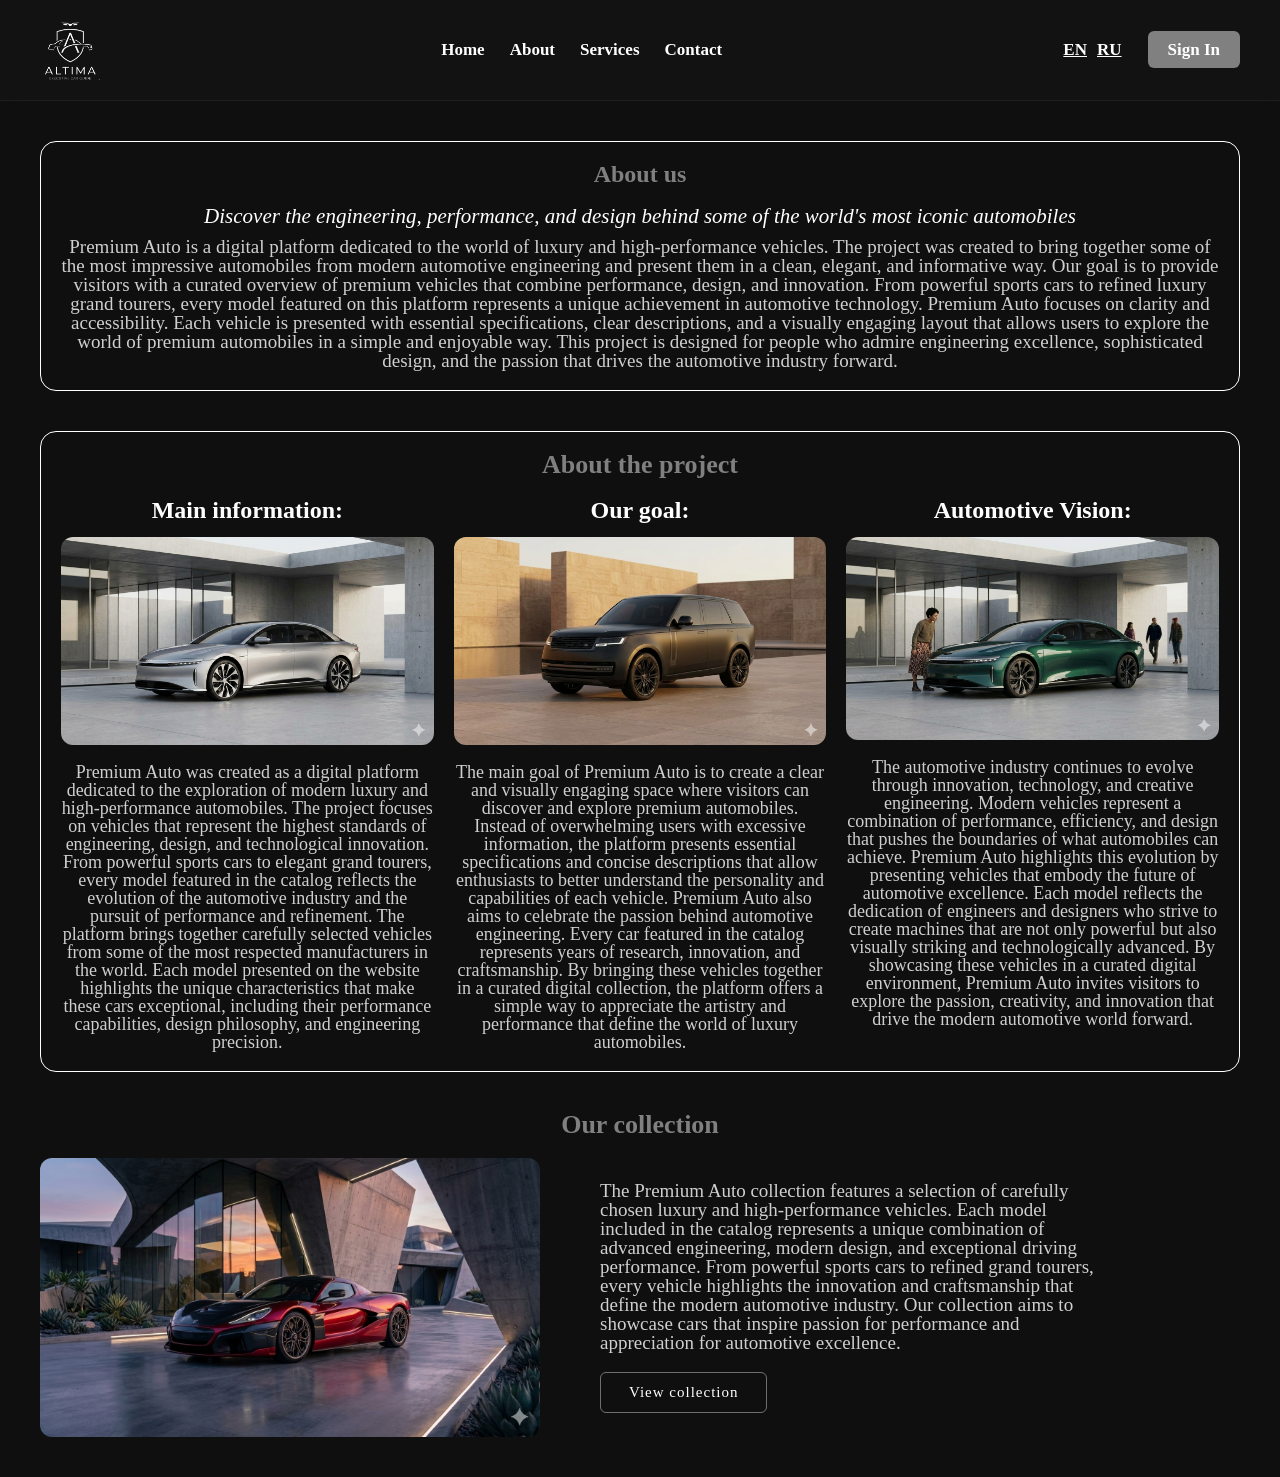
==== about.html @ 31d9f023 "add about page english version" ====
<!DOCTYPE html>
<html lang="en">

<head>
    <meta charset="UTF-8">
    <meta name="viewport" content="width=device-width, initial-scale=1.0">
    <link rel="preconnect" href="https://fonts.googleapis.com">
    <link rel="preconnect" href="https://fonts.gstatic.com" crossorigin>
    <link
        href="https://fonts.googleapis.com/css2?family=Inter:ital,opsz,wght@0,14..32,100..900;1,14..32,100..900&display=swap"
        rel="stylesheet">
    <link rel="stylesheet" href="styles/style.css">
    <link rel="stylesheet" href="styles/reset.css">
    <link rel="stylesheet" href="styles/about.css">
    <title>Premium auto | About</title>
</head>

<body>
    <header class="header">
        <div class="container">
            <div class="header-content">
                <div class="header-logo">
                    <img class="logo-image" src="assets/images/palogo.png" alt="Logo">
                </div>
                <button class="burger" id="burger">
                    <span></span>
                    <span></span>
                    <span></span>
                </button>
                <nav class="nav">
                    <ul class="nav-list">
                        <li class="nav-item">
                            <a href="index.html" class="nav-link">Home</a>
                        </li>
                        <li class="nav-item">
                            <a href="#" class="nav-link">About</a>
                        </li>
                        <li class="nav-item">
                            <a href="#" class="nav-link">Services</a>
                        </li>
                        <li class="nav-item">
                            <a href="#" class="nav-link">Contact</a>
                        </li>
                    </ul>
                </nav>
                <div class="language">
                    <a href="index.html" class="lng-select-1 language-select">EN</a>
                    <a href="ru.html" class="lng-select-2 language-select">RU</a>
                </div>
                <div class="header-button">
                    <a href="#" class="button">Sign In</a>
                </div>
            </div>
        </div>
    </header>
    <main class="main">
        <div class="container">
            <section class="about-hero">
                <div class="about-hero-content">
                    <h3 class="about-hero-title">
                        About us
                    </h3>
                    <blockquote class="subtitle">
                        <i>Discover the engineering, performance, and design behind some of the world's most iconic
                            automobiles</i>
                    </blockquote>
                    <div class="about-hero-text">
                        Premium Auto is a digital platform dedicated to the world of luxury and high-performance
                        vehicles. The project was created to bring together some of the most impressive automobiles from
                        modern automotive engineering and present them in a clean, elegant, and informative way.

                        Our goal is to provide visitors with a curated overview of premium vehicles that combine
                        performance, design, and innovation. From powerful sports cars to refined luxury grand tourers,
                        every model featured on this platform represents a unique achievement in automotive technology.

                        Premium Auto focuses on clarity and accessibility. Each vehicle is presented with essential
                        specifications, clear descriptions, and a visually engaging layout that allows users to explore
                        the world of premium automobiles in a simple and enjoyable way.

                        This project is designed for people who admire engineering excellence, sophisticated design, and
                        the passion that drives the automotive industry forward.
                    </div>
                </div>
            </section>
            <section class="about-project">
                <div class="about-project-content">
                    <h3 class="about-project-title">
                        About the project
                    </h3>
                    <div class="about-project-cards">
                        <div class="about-project-card">
                            <h3 class="about-project-card-title">
                                Main information:
                            </h3>
                            <div class="about-project-card-img">
                                <img src="assets/images/about-hero-1.png" alt="car-img">
                            </div>
                            <div class="about-project-card-text">
                                <p>
                                    Premium Auto was created as a digital platform dedicated to the exploration of
                                    modern luxury and high-performance automobiles. The project focuses on vehicles that
                                    represent the highest standards of engineering, design, and technological
                                    innovation. From powerful sports cars to elegant grand tourers, every model featured
                                    in the catalog reflects the evolution of the automotive industry and the pursuit of
                                    performance and refinement.

                                    The platform brings together carefully selected vehicles from some of the most
                                    respected manufacturers in the world. Each model presented on the website highlights
                                    the unique characteristics that make these cars exceptional, including their
                                    performance capabilities, design philosophy, and engineering precision.
                                </p>
                            </div>
                        </div>
                        <div class="about-project-card">
                            <h3 class="about-project-card-title">
                                Our goal:
                            </h3>
                            <div class="about-project-card-img">
                                <img src="assets/images/about-hero-2.png" alt="car-img">
                            </div>
                            <div class="about-project-card-text">
                                <p>
                                    The main goal of Premium Auto is to create a clear and visually engaging space where
                                    visitors can discover and explore premium automobiles. Instead of overwhelming users
                                    with excessive information, the platform presents essential specifications and
                                    concise descriptions that allow enthusiasts to better understand the personality and
                                    capabilities of each vehicle.

                                    Premium Auto also aims to celebrate the passion behind automotive engineering. Every
                                    car featured in the catalog represents years of research, innovation, and
                                    craftsmanship. By bringing these vehicles together in a curated digital collection,
                                    the platform offers a simple way to appreciate the artistry and performance that
                                    define the world of luxury automobiles.
                                </p>
                            </div>
                        </div>
                        <div class="about-project-card">
                            <h3 class="about-project-card-title">
                                Automotive Vision:
                            </h3>
                            <div class="about-project-card-img">
                                <img src="assets/images/about-hero-3.png" alt="car-img">
                            </div>
                            <div class="about-project-card-text">
                                <p>
                                    The automotive industry continues to evolve through innovation, technology, and
                                    creative engineering. Modern vehicles represent a combination of performance,
                                    efficiency, and design that pushes the boundaries of what automobiles can achieve.

                                    Premium Auto highlights this evolution by presenting vehicles that embody the future
                                    of automotive excellence. Each model reflects the dedication of engineers and
                                    designers who strive to create machines that are not only powerful but also visually
                                    striking and technologically advanced.

                                    By showcasing these vehicles in a curated digital environment, Premium Auto invites
                                    visitors to explore the passion, creativity, and innovation that drive the modern
                                    automotive world forward.
                                </p>
                            </div>
                        </div>
                    </div>
                </div>
            </section>
            <section class="our-collection">
                <h3 class="our-collection-title">
                    Our collection
                </h3>
                <div class="our-collection-content">
                    <img src="assets/images/our-collection-img.png" alt="car-image" class="our-collection-img">
                    <div class="our-collection-info">
                        <p class="our-collection-text">
                            The Premium Auto collection features a selection of carefully chosen luxury and
                            high-performance
                            vehicles. Each model included in the catalog represents a unique combination of advanced
                            engineering, modern design, and exceptional driving performance.

                            From powerful sports cars to refined grand tourers, every vehicle highlights the innovation
                            and
                            craftsmanship that define the modern automotive industry. Our collection aims to showcase
                            cars
                            that inspire passion for performance and appreciation for automotive excellence.
                        </p>
                        <a href="index.html#catalog" class="our-collection-btn">
                            View collection
                        </a>
                    </div>
                </div>
            </section>
        </div>
    </main>
</body>

</html>
---- styles/style.css ----
body {
    font-family: "Inter", sans-serif;
    background-color: #0f0f0f;
    color: white;
}

.container {
    max-width: 1200px;
    margin: 0 auto;
    padding: 0 15px;
}

.header {
    position: sticky;
    top: 0;

    background: rgba(20, 20, 20, 0.7);
    backdrop-filter: blur(10px);

    padding: 20px 0;
    margin-bottom: 40px;
    border-bottom: 1px solid rgba(255, 255, 255, 0.05);
}

.header-content {
    display: flex;
    justify-content: space-between;
    align-items: center;

    gap: 16px;
}

.logo-image {
    width: 60px;
    height: 100%;
    display: block;
}

.burger {
    display: none;
    flex-direction: column;
    gap: 5px;
    background: none;
    border: none;
    cursor: pointer;
    padding: 4px;
    z-index: 100;
}

.burger span {
    display: block;
    width: 25px;
    height: 2px;
    background: white;
    border-radius: 2px;
    transition: all 0.3s ease;
}


.nav {
    flex: 1;
    display: flex;
    justify-content: center;
}

.nav-list {
    display: flex;
    gap: 25px;
    align-items: center;
}

.nav-link {
    text-decoration: none;
    color: white;
    font-size: 17px;
    font-weight: 600;

    transition: all 0.3s ease;
}

.nav-link:hover {
    text-decoration: underline;
    font-size: 19px;
    opacity: 0.8;
}

.language {
    display: flex;
    gap: 10px;
    justify-content: space-between;
    align-items: center;

    margin-right: 10px;
}

.language-select {
    text-decoration: underline;
    color: white;
    font-size: 17px;
    font-weight: 600;

    transition: all 0.3s ease;
}

.language-select:hover {
    text-decoration: none;
    color: gray;
    font-size: 19px;
    opacity: 0.8;
}

.header-button {
    background-color: gray;
    padding: 10px 20px;
    border-radius: 6px;

    display: inline-block;

    transition: transform 0.35s cubic-bezier(0.22, 1, 0.36, 1),
                box-shadow 0.35s cubic-bezier(0.22, 1, 0.36, 1);
}

.button {
    text-decoration: none;
    color: white;
    font-size: 17px;
    font-weight: 600;

    transition: all 0.3s ease;
}

.header-button:hover {
    transform: scale(1.08);
    box-shadow: 0 10px 25px rgba(0, 0, 0, 0.35);
    opacity: 0.8;
}

.about {
    margin-bottom: 60px;
}

.about-content {
    display: flex;
    align-items: center;

    padding: 45px 20px;
    border: 2px gray solid;
    border-radius: 14px;

    gap: 80px;
}

.about-image img {
    width: 500px;
    border-radius: 12px;
    display: block;
}

.about-info {
    max-width: 500px;
    display: flex;
    flex-direction: column;
    gap: 20px;
}

.about-tittle {
    color: rgb(70, 67, 67);
    margin-bottom: 15px;
    font-size: 24px;
    font-weight: 700;
}

.about-description {
    font-size: 18px;
    margin-bottom: 15px;
    width: 100%;
    font-weight: 400;
    line-height: 1.1;
}

.about-button {
    background-color: gray;
    padding: 10px 20px;
    border-radius: 6px;
}

.main {
    margin-bottom: 40px;
}

.catalog {
    margin-bottom: 50px;
}

.catalog-title {
    font-size: 28px;
    font-weight: 600;
    text-align: center;
    margin-bottom: 20px;
}

.catalog-cards {
    display: grid;
    grid-template-columns: repeat(auto-fill, minmax(300px, 1fr));
    gap: 20px;
}

.catalog-card {
    padding: 20px;
    border: 2px gray solid;
    border-radius: 14px;

    transition: all 0.3s ease;
}

.catalog-card:hover {
    transform: scale(1.05);
}

.catalog-card-tittle {
    font-size: 18px;
    font-weight: 400;
    margin-top: 10px;
    margin-bottom: 10px;
}

.catalog-card-image {
    width: 100%;
    border-radius: 12px;
    display: block;
}

.catalog-card-txt {
    font-size: 17px;
    font-weight: 200;
    margin-bottom: 10px;
}

.catalog-card-btn {
    text-decoration: none;
    color: gray;
    font-size: 18px;
    text-transform: uppercase;

    transition: all 0.3s ease;
}

.catalog-card-btn:hover {
    text-decoration: underline;
    color: white;
    font-size: 21px;
}

.why-choose-us {
    margin-bottom: 50px;
}

.why-choose-us-title {
    font-size: 28px;
    font-weight: 600;
    text-align: center;
    margin-bottom: 20px;
}

.why-choose-us-cards {
    display: grid;
    grid-template-columns: repeat(auto-fill, minmax(300px, 1fr));
    gap: 20px;
}

.why-choose-us-card {
    padding: 20px;
    border: 2px gray solid;
    border-radius: 14px;

    transition: all 0.3s ease;
}

.why-choose-us-card:hover {
    transform: scale(1.05);
}

.why-choose-us-card-title {
    font-size: 19px;
    font-weight: 300;
    margin-top: 10px;
    margin-bottom: 10px;
    color:  #cfcfcf;
}

.why-choose-us-txt span {
    margin-left: 5.5px;
    margin-right: 5.5px;
    color: white;
}

.why-choose-us-txt {
    font-size: 17px;
    font-weight: 200;
    margin-bottom: 10px;
    color: gray;
}

.modal-overlay {
    position: fixed;
    inset: 0;
    background: rgba(0, 0, 0, 0.75);
    backdrop-filter: blur(4px);
    display: flex;
    align-items: center;
    justify-content: center;
    z-index: 9999;
}

.modal {
    background: #1a1a1a;
    border: 1px solid rgba(255,255,255,0.1);
    border-radius: 12px;
    padding: 40px;
    max-width: 480px;
    text-align: center;
    box-shadow: 0 20px 60px rgba(0,0,0,0.5);
}

.modal-text {
    color: #e0e0e0;
    font-size: 17px;
    line-height: 1.7;
    margin-bottom: 28px;
}

.modal-btn {
    background: gray;
    color: white;
    border: none;
    padding: 12px 32px;
    border-radius: 6px;
    font-size: 16px;
    font-weight: 600;
    cursor: pointer;
    transition: transform 0.3s ease, opacity 0.3s ease;
}

.modal-btn:hover {
    transform: scale(1.05);
    opacity: 0.85;
}

/* ── Tablet (max 1024px) ── */
@media (max-width: 1024px) {
    .about-content {
        gap: 40px;
    }

    .about-image img {
        width: 380px;
    }
}

/* ── Small Tablet (max 768px) ── */
@media (max-width: 768px) {

    /* Header */
    .nav {
        display: none;
    }

    .header-content {
        gap: 10px;
    }

    /* About */
    .about-content {
        flex-direction: column;
        gap: 30px;
        padding: 30px 15px;
        text-align: center;
        align-items: center;
    }

    .about-image img {
        width: 100%;
    }

    .about-info {
        max-width: 100%;
        align-items: center;
    }

    /* Catalog & Why Choose Us */
    .catalog-cards,
    .why-choose-us-cards {
        grid-template-columns: 1fr 1fr;
    }
}

@media (max-width: 768px) {
    .burger {
        display: flex;
    }

    .nav {
        display: none;
        position: absolute;
        top: 70px;
        left: 0;
        right: 0;
        background: rgba(20, 20, 20, 0.97);
        backdrop-filter: blur(10px);
        padding: 20px;
        border-bottom: 1px solid rgba(255,255,255,0.05);
    }

    .nav.open {
        display: flex;
    }

    .nav-list {
        flex-direction: column;
        gap: 18px;
        align-items: center;
    }
}

/* ── Mobile (max 480px) ── */
@media (max-width: 480px) {

    .logo-image {
        width: 45px;
    }

    .language-select {
        font-size: 14px;
    }

    .button {
        font-size: 14px;
    }

    .header-button {
        padding: 8px 14px;
    }

    .about-tittle {
        font-size: 20px;
    }

    .about-description {
        font-size: 15px;
    }

    .catalog-cards,
    .why-choose-us-cards {
        grid-template-columns: 1fr;
    }

    .catalog-title,
    .why-choose-us-title {
        font-size: 22px;
    }

    .catalog-card-txt,
    .why-choose-us-txt {
        font-size: 15px;
    }

    .modal {
        padding: 24px 18px;
        max-width: 90%;
    }

    .modal-text {
        font-size: 15px;
    }

    .footer-content {
        flex-direction: column;
        text-align: center;
        gap: 16px;
    }
}
---- styles/about.css ----
.main {
  margin-top: 40px;
  margin-bottom: 40px;
}

.about-hero {
  border: 1.5px solid white;
  border-radius: 16px;
  padding: 20px 20px;

  margin-bottom: 40px;
}

.about-hero-title {
  font-size: 24px;
  text-align: center;
  font-weight: 600;
  color: gray;

  margin-bottom: 20px;
}

.subtitle {
  text-align: center;
  font-style: italic;
  font-size: 21px;
  color: white;

  margin-bottom: 10px;
}

.about-hero-text {
  text-align: center;
  width: 100%;
  font-size: 19px;
  color: #cfcfcf;
}

.about-project-content {
  border: 1.5px solid white;
  border-radius: 16px;
  padding: 20px 20px;
}

.about-project-title {
  font-size: 26px;
  text-align: center;
  font-weight: 600;
  color: gray;

  margin-bottom: 20px;
}

.about-project-cards {
  display: grid;
  grid-template-columns: repeat(auto-fill, minmax(300px, 1fr));
  gap: 20px;
}

.about-project-card-title {
  font-size: 24px;
  font-weight: 600;
  color: white;
  text-align: center;

  margin-bottom: 15px;
}

.about-project-card-img img {
  width: 100%;
  border-radius: 12px;
}

.about-project-card-text p {
  font-size: 18px;
  font-weight: 300;
  color: #cfcfcf;

  width: 100%;
  margin-top: 15px;
  text-align: center;
}

.our-collection {
  margin-top: 40px;
  margin-bottom: 40px;
}

.our-collection-title {
  font-size: 26px;
  text-align: center;
  font-weight: 600;
  color: gray;

  margin-bottom: 20px;
}

.our-collection-content {
  display: flex;
  align-items: center;
  gap: 60px;
}

.our-collection-img {
  width: 500px;
  border-radius: 12px;
}

.our-collection-text {
  max-width: 500px;
  font-size: 19px;
  color: #cfcfcf;
}

.our-collection-info {
  display: flex;
  gap: 20px;
  flex-direction: column;
  align-items: flex-start;
}

.our-collection-btn {
  text-decoration: none;
  background: transparent;
  color: white;
  border: 1px solid rgba(255, 255, 255, 0.4);
  padding: 12px 28px;
  border-radius: 6px;
  font-size: 15px;
  font-weight: 500;
  letter-spacing: 1px;
  cursor: pointer;
  transition: all 0.3s ease;
}

.our-collection-btn:hover {
  background: white;
  color: black;
}
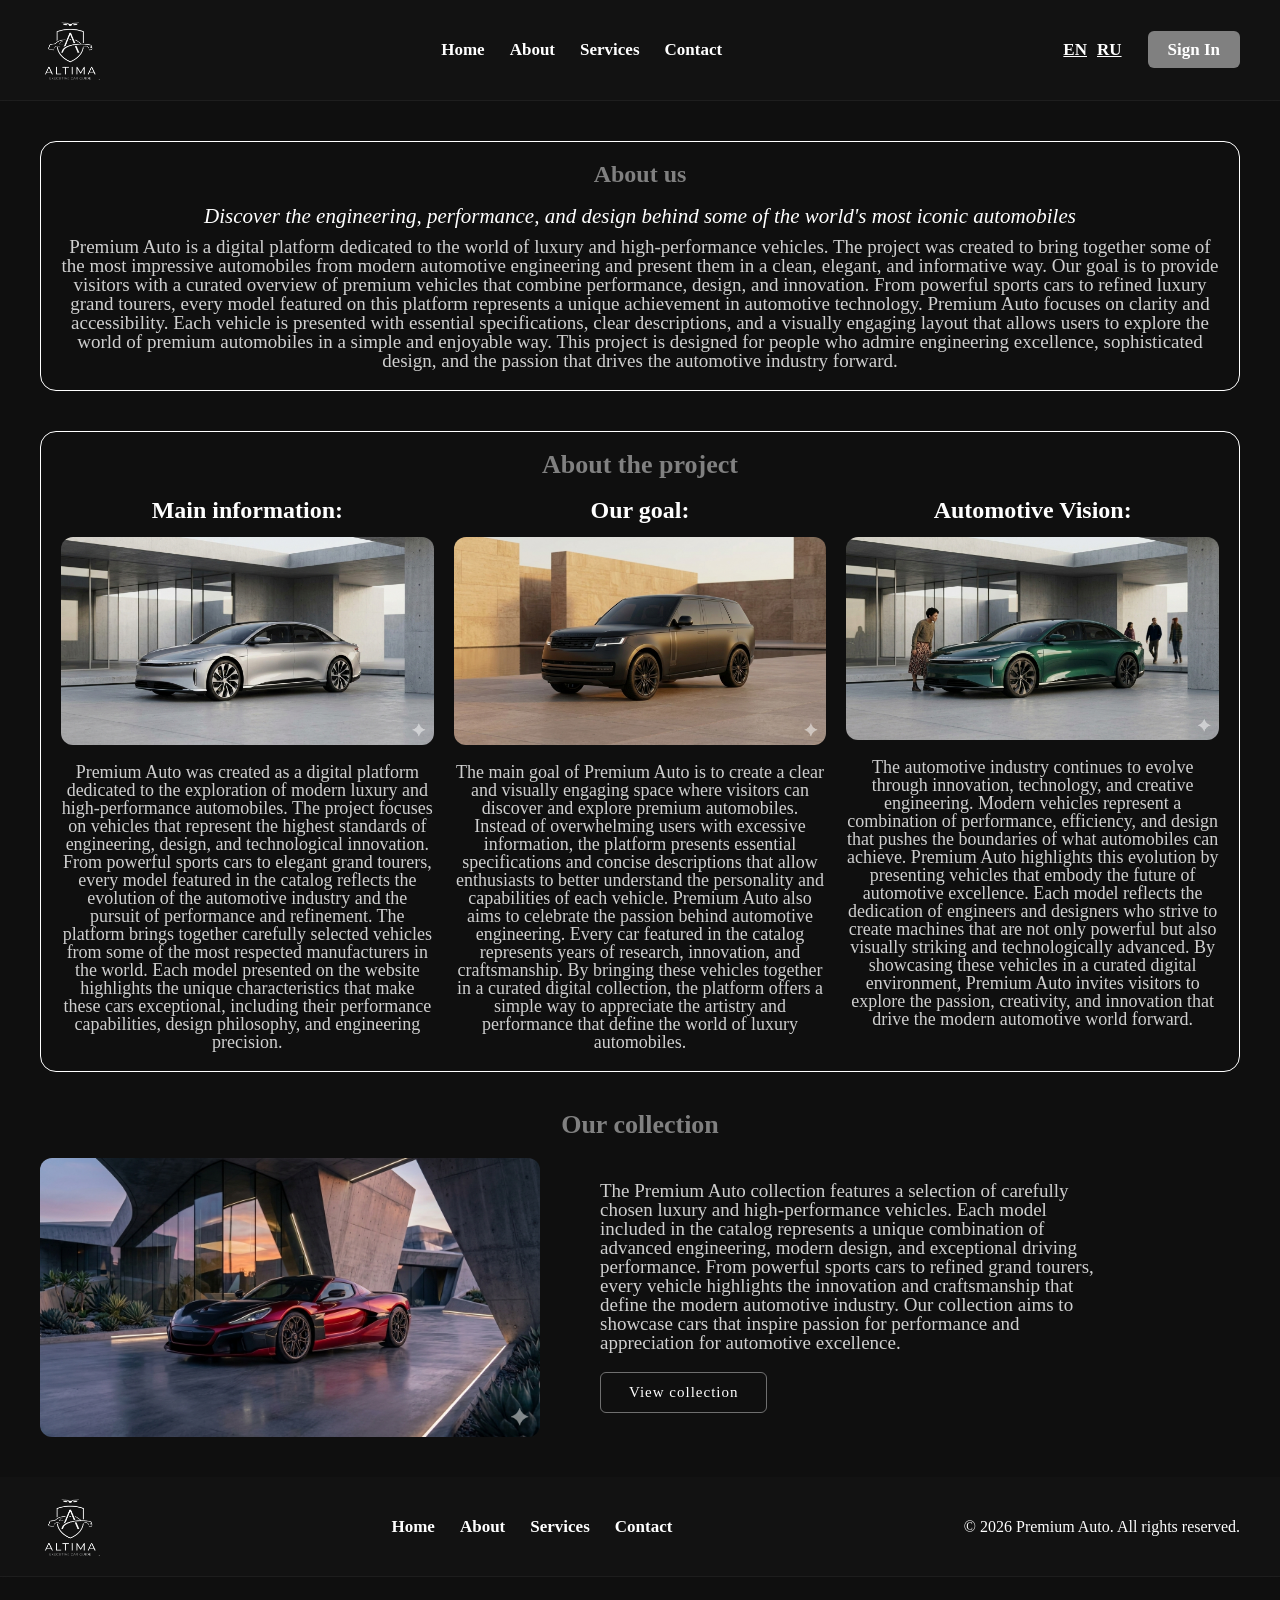
==== commit db7c48d4: "add russian version about page and media" ====
--- a/about.html
+++ b/about.html
@@ -33,7 +33,7 @@
                             <a href="index.html" class="nav-link">Home</a>
                         </li>
                         <li class="nav-item">
-                            <a href="#" class="nav-link">About</a>
+                            <a href="about.html" class="nav-link">About</a>
                         </li>
                         <li class="nav-item">
                             <a href="#" class="nav-link">Services</a>
@@ -44,8 +44,8 @@
                     </ul>
                 </nav>
                 <div class="language">
-                    <a href="index.html" class="lng-select-1 language-select">EN</a>
-                    <a href="ru.html" class="lng-select-2 language-select">RU</a>
+                    <a href="#" class="lng-select-1 language-select">EN</a>
+                    <a href="ruabout.html" class="lng-select-2 language-select">RU</a>
                 </div>
                 <div class="header-button">
                     <a href="#" class="button">Sign In</a>
@@ -188,6 +188,36 @@
             </section>
         </div>
     </main>
+    <footer class="footer header">
+        <div class="container">
+            <div class="footer-content header-content">
+                <div class="footer-logo">
+                    <img src="assets/images/palogo.png" alt="Logo" class="logo-image">
+                </div>
+                <nav class="footer-nav nav">
+                    <ul class="nav-list">
+                        <li class="nav-item">
+                            <a href="index.html" class="nav-link">Home</a>
+                        </li>
+                        <li class="nav-item">
+                            <a href="about.html" class="nav-link">About</a>
+                        </li>
+                        <li class="nav-item">
+                            <a href="#" class="nav-link">Services</a>
+                        </li>
+                        <li class="nav-item">
+                            <a href="#" class="nav-link">Contact</a>
+                        </li>
+                    </ul>
+                </nav>
+                <div class="footer-info">
+                    <div class="footer-info-txt">
+                        <p><b>© 2026 Premium Auto. All rights reserved.</b></p>
+                    </div>
+                </div>
+            </div>
+        </div>
+    </footer>
 </body>
 
 </html>
--- a/styles/about.css
+++ b/styles/about.css
@@ -137,3 +137,89 @@
   background: white;
   color: black;
 }
+
+@media (max-width: 1024px) {
+    .our-collection-content {
+        gap: 30px;
+    }
+
+    .our-collection-img {
+        width: 380px;
+    }
+}
+
+@media (max-width: 768px) {
+    .about-hero-text {
+        font-size: 16px;
+    }
+
+    .subtitle {
+        font-size: 18px;
+    }
+
+    .about-project-cards {
+        grid-template-columns: 1fr;
+    }
+
+    .our-collection-content {
+        flex-direction: column;
+        gap: 24px;
+    }
+
+    .our-collection-img {
+        width: 100%;
+    }
+
+    .our-collection-info {
+        align-items: center;
+        text-align: center;
+    }
+
+    .our-collection-text {
+        max-width: 100%;
+        font-size: 16px;
+    }
+}
+
+@media (max-width: 480px) {
+    .about-hero {
+        padding: 16px 14px;
+    }
+
+    .about-hero-title {
+        font-size: 20px;
+    }
+
+    .subtitle {
+        font-size: 16px;
+    }
+
+    .about-hero-text {
+        font-size: 14px;
+    }
+
+    .about-project-content {
+        padding: 16px 14px;
+    }
+
+    .about-project-title {
+        font-size: 22px;
+    }
+
+    .about-project-card-title {
+        font-size: 20px;
+    }
+
+    .about-project-card-text p {
+        font-size: 15px;
+    }
+
+    .our-collection-title {
+        font-size: 22px;
+    }
+
+    .our-collection-btn {
+        width: 100%;
+        text-align: center;
+    }
+}
